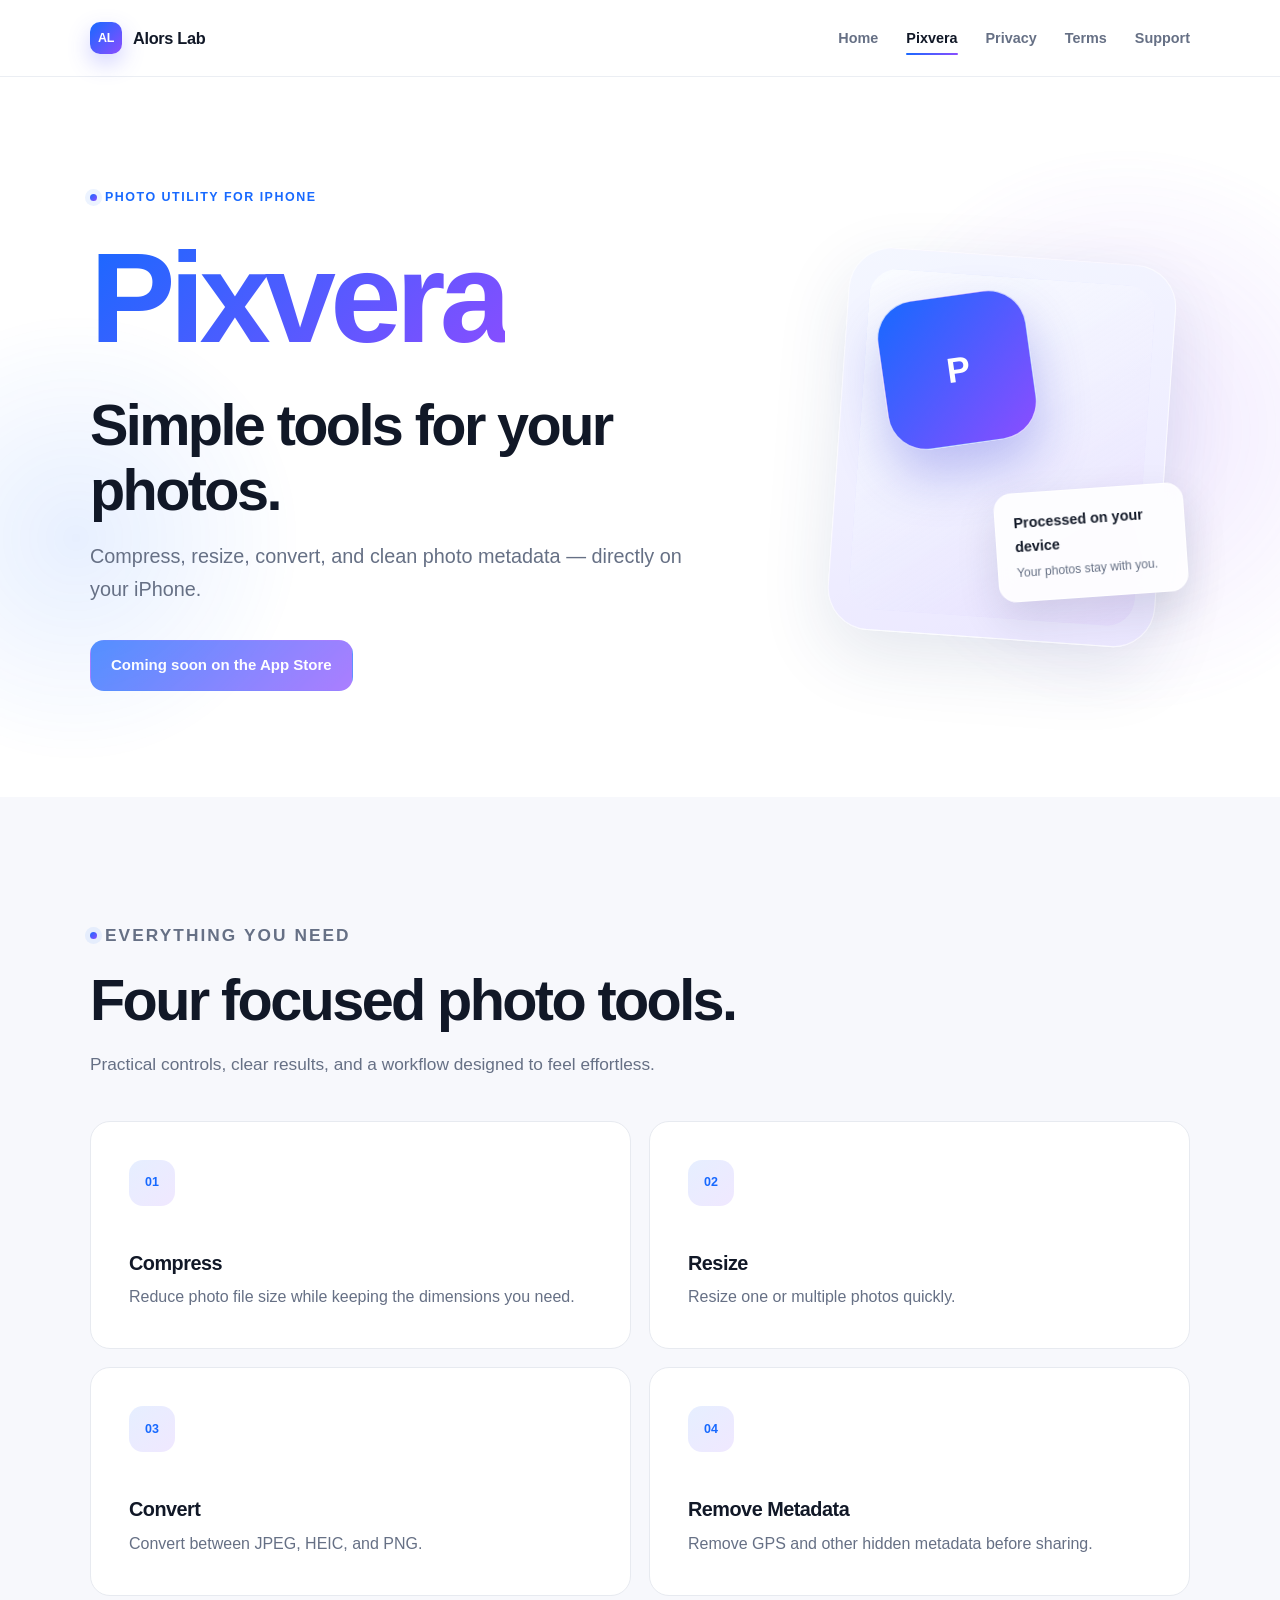
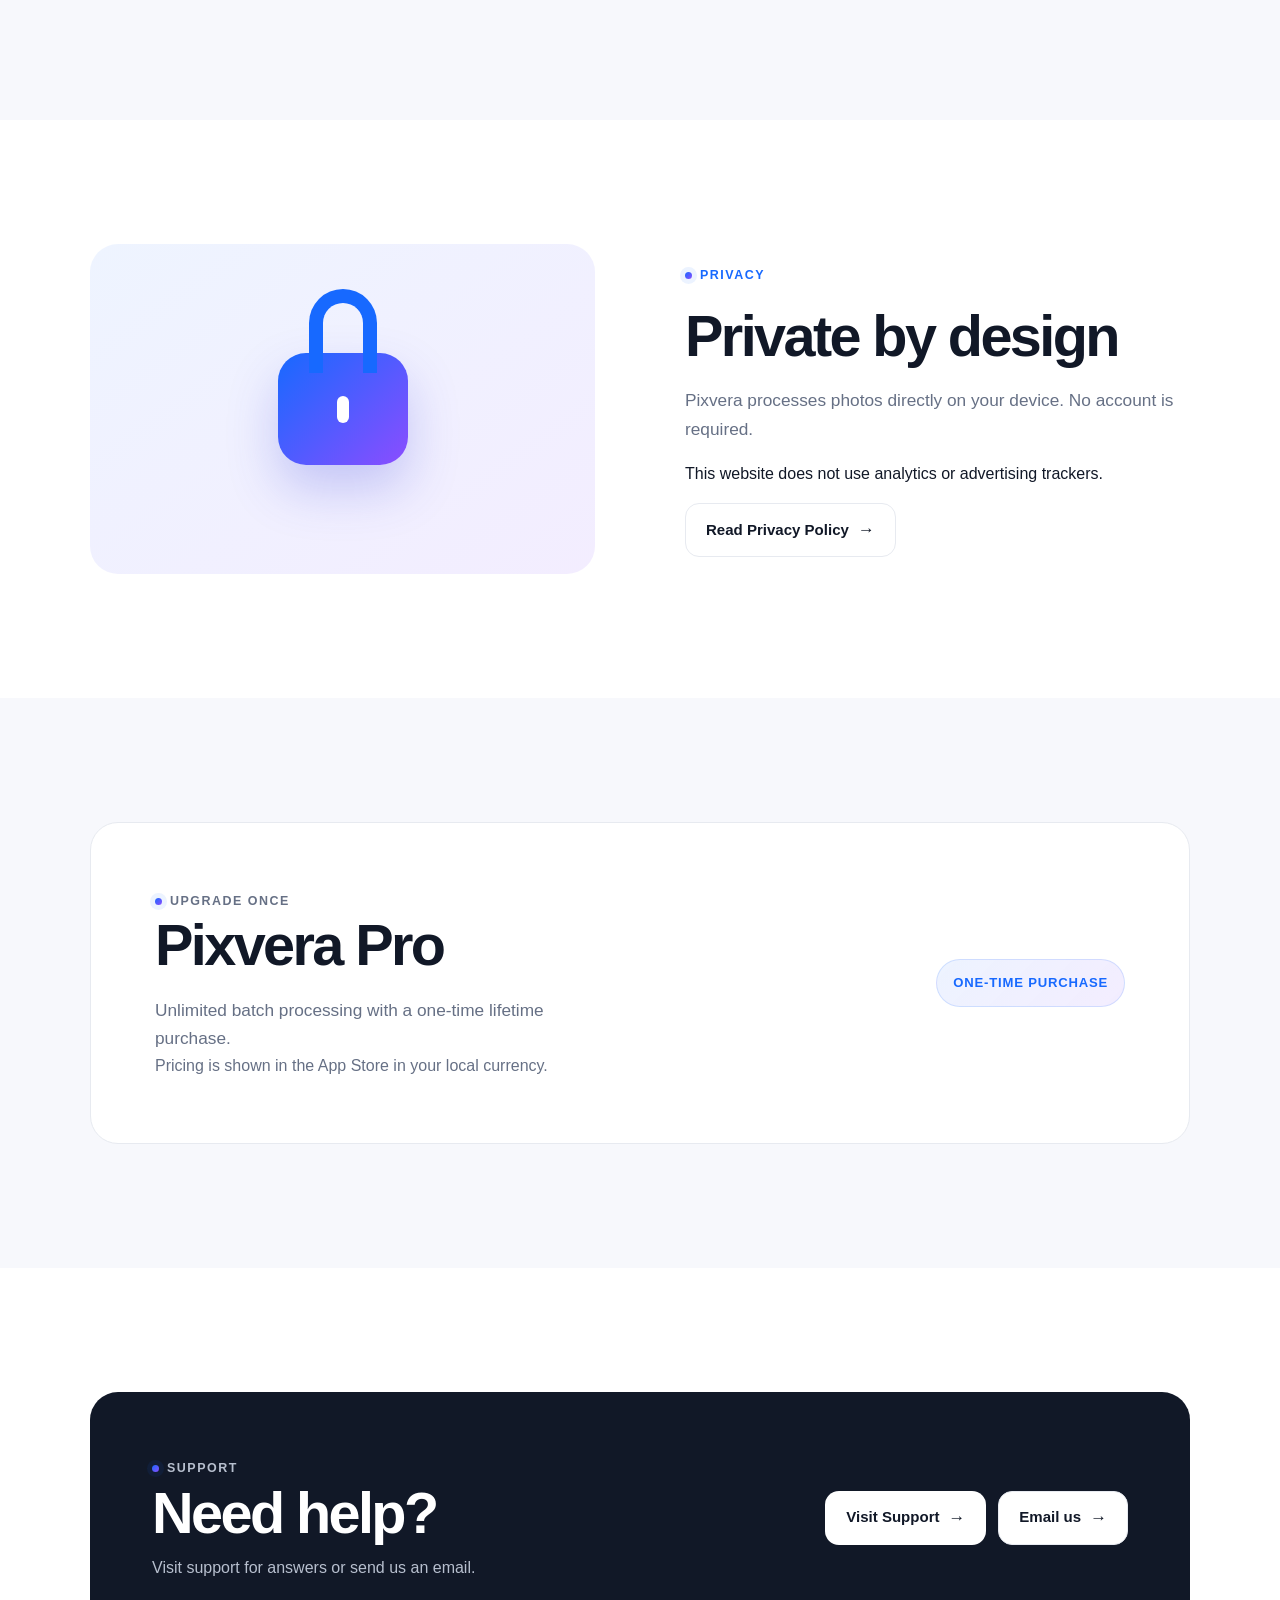
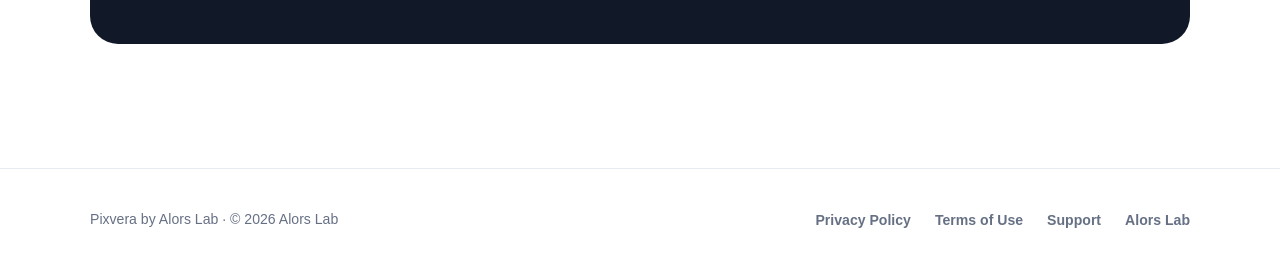
==== pixvera/index.html @ 31cd5c4f "Initial AlorsLab website" ====
<!doctype html>
<html lang="en">
<head>
  <meta charset="utf-8">
  <meta name="viewport" content="width=device-width, initial-scale=1">
  <title>Pixvera — Simple Tools for Your Photos</title>
  <meta name="description" content="Compress, resize, convert, and remove metadata from photos directly on your iPhone.">
  <meta property="og:title" content="Pixvera — Simple Tools for Your Photos">
  <meta property="og:description" content="Compress, resize, convert, and clean photo metadata — directly on your iPhone.">
  <meta property="og:type" content="website">
  <link rel="stylesheet" href="../styles.css">
</head>
<body>
  <a class="skip-link" href="#main-content">Skip to content</a>
  <header class="site-header">
    <div class="container nav-wrap">
      <a class="brand" href="../" aria-label="Alors Lab home">
        <span class="brand-mark" aria-hidden="true">AL</span>
        <span>Alors Lab</span>
      </a>
      <nav aria-label="Primary navigation">
        <ul class="nav-links">
          <li><a href="../">Home</a></li>
          <li><a href="./" aria-current="page">Pixvera</a></li>
          <li><a href="./privacy/">Privacy</a></li>
          <li><a href="./terms/">Terms</a></li>
          <li><a href="./support/">Support</a></li>
        </ul>
      </nav>
    </div>
  </header>

  <main id="main-content">
    <section class="hero product-hero" aria-labelledby="pixvera-title">
      <div class="container hero-grid">
        <div class="hero-copy">
          <p class="eyebrow">Photo utility for iPhone</p>
          <h1 id="pixvera-title"><span class="gradient-text">Pixvera</span></h1>
          <h2>Simple tools for your photos.</h2>
          <p>Compress, resize, convert, and clean photo metadata — directly on your iPhone.</p>
          <span class="button" aria-disabled="true">Coming soon on the App Store</span>
        </div>
        <div class="product-visual" aria-hidden="true">
          <div class="device-card"></div>
          <div class="visual-orb">P</div>
          <div class="visual-chip">
            <strong>Processed on your device</strong>
            <span>Your photos stay with you.</span>
          </div>
        </div>
      </div>
    </section>

    <section class="section section-soft" aria-labelledby="features-title">
      <div class="container">
        <div class="section-heading">
          <p class="eyebrow">Everything you need</p>
          <h2 id="features-title">Four focused photo tools.</h2>
          <p>Practical controls, clear results, and a workflow designed to feel effortless.</p>
        </div>
        <div class="feature-grid">
          <article class="feature-card">
            <span class="feature-icon" aria-hidden="true">01</span>
            <h3>Compress</h3>
            <p>Reduce photo file size while keeping the dimensions you need.</p>
          </article>
          <article class="feature-card">
            <span class="feature-icon" aria-hidden="true">02</span>
            <h3>Resize</h3>
            <p>Resize one or multiple photos quickly.</p>
          </article>
          <article class="feature-card">
            <span class="feature-icon" aria-hidden="true">03</span>
            <h3>Convert</h3>
            <p>Convert between JPEG, HEIC, and PNG.</p>
          </article>
          <article class="feature-card">
            <span class="feature-icon" aria-hidden="true">04</span>
            <h3>Remove Metadata</h3>
            <p>Remove GPS and other hidden metadata before sharing.</p>
          </article>
        </div>
      </div>
    </section>

    <section class="section" aria-labelledby="privacy-title">
      <div class="container privacy-grid">
        <div class="privacy-visual" aria-hidden="true">
          <div class="privacy-symbol"></div>
        </div>
        <div>
          <p class="eyebrow">Privacy</p>
          <h2 id="privacy-title">Private by design</h2>
          <p class="lead">Pixvera processes photos directly on your device. No account is required.</p>
          <p>This website does not use analytics or advertising trackers.</p>
          <a class="button button-secondary" href="./privacy/">Read Privacy Policy</a>
        </div>
      </div>
    </section>

    <section class="section section-soft" aria-labelledby="pro-title">
      <div class="container">
        <div class="pro-card">
          <div>
            <p class="eyebrow">Upgrade once</p>
            <h2 id="pro-title">Pixvera Pro</h2>
            <p class="lead">Unlimited batch processing with a one-time lifetime purchase.</p>
            <p>Pricing is shown in the App Store in your local currency.</p>
          </div>
          <span class="pro-label">One-time purchase</span>
        </div>
      </div>
    </section>

    <section class="section" aria-labelledby="support-title">
      <div class="container">
        <div class="contact-panel">
          <div>
            <p class="eyebrow">Support</p>
            <h2 id="support-title">Need help?</h2>
            <p>Visit support for answers or send us an email.</p>
          </div>
          <div class="actions">
            <a class="button" href="./support/">Visit Support</a>
            <a class="button button-secondary" href="mailto:alorslab.apps@gmail.com">Email us</a>
          </div>
        </div>
      </div>
    </section>
  </main>

  <footer class="site-footer">
    <div class="container footer-wrap">
      <p class="footer-copy">Pixvera by Alors Lab · © 2026 Alors Lab</p>
      <nav aria-label="Footer navigation">
        <ul class="footer-links">
          <li><a href="./privacy/">Privacy Policy</a></li>
          <li><a href="./terms/">Terms of Use</a></li>
          <li><a href="./support/">Support</a></li>
          <li><a href="../">Alors Lab</a></li>
        </ul>
      </nav>
    </div>
  </footer>
</body>
</html>
---- styles.css ----
:root {
  --background: #ffffff;
  --surface: #f7f8fc;
  --text: #111827;
  --secondary-text: #667085;
  --border: #e7eaf0;
  --blue: #1769ff;
  --purple: #8b4dff;
  --max-width: 1100px;
  --gradient: linear-gradient(135deg, var(--blue), var(--purple));
  --shadow: 0 24px 70px rgba(34, 57, 118, 0.12);
  --radius-large: 28px;
  --radius-medium: 20px;
}

*,
*::before,
*::after {
  box-sizing: border-box;
}

html {
  scroll-behavior: smooth;
  scroll-padding-top: 110px;
  overflow-x: clip;
}

body {
  margin: 0;
  min-width: 320px;
  overflow-x: clip;
  background: var(--background);
  color: var(--text);
  font-family: -apple-system, BlinkMacSystemFont, "Segoe UI", sans-serif;
  font-size: 16px;
  line-height: 1.65;
  -webkit-font-smoothing: antialiased;
}

a {
  color: inherit;
  text-decoration-thickness: 1px;
  text-underline-offset: 4px;
}

a:focus-visible,
button:focus-visible {
  outline: 3px solid rgba(23, 105, 255, 0.35);
  outline-offset: 4px;
  border-radius: 8px;
}

.skip-link {
  position: fixed;
  top: 12px;
  left: 12px;
  z-index: 100;
  padding: 10px 16px;
  border-radius: 10px;
  background: var(--text);
  color: #fff;
  transform: translateY(-160%);
  transition: transform 160ms ease;
}

.skip-link:focus {
  transform: translateY(0);
}

.container {
  width: min(calc(100% - 40px), var(--max-width));
  margin-inline: auto;
}

.site-header {
  position: sticky;
  top: 0;
  z-index: 20;
  border-bottom: 1px solid rgba(231, 234, 240, 0.8);
  background: rgba(255, 255, 255, 0.9);
  backdrop-filter: blur(16px);
  -webkit-backdrop-filter: blur(16px);
}

.nav-wrap {
  display: flex;
  align-items: center;
  justify-content: space-between;
  gap: 28px;
  min-height: 76px;
}

.brand {
  display: inline-flex;
  flex: 0 0 auto;
  align-items: center;
  gap: 11px;
  color: var(--text);
  font-size: 1.02rem;
  font-weight: 720;
  letter-spacing: -0.02em;
  text-decoration: none;
}

.brand-mark {
  display: grid;
  width: 32px;
  height: 32px;
  place-items: center;
  border-radius: 10px;
  background: var(--gradient);
  box-shadow: 0 9px 22px rgba(75, 79, 255, 0.25);
  color: #fff;
  font-size: 0.78rem;
  font-weight: 780;
}

.nav-links {
  display: flex;
  align-items: center;
  justify-content: flex-end;
  gap: clamp(14px, 2.2vw, 28px);
  margin: 0;
  padding: 0;
  list-style: none;
}

.nav-links a {
  position: relative;
  color: var(--secondary-text);
  font-size: 0.9rem;
  font-weight: 600;
  text-decoration: none;
  transition: color 160ms ease;
}

.nav-links a:hover,
.nav-links a[aria-current="page"] {
  color: var(--text);
}

.nav-links a[aria-current="page"]::after {
  position: absolute;
  right: 0;
  bottom: -9px;
  left: 0;
  height: 2px;
  border-radius: 999px;
  background: var(--gradient);
  content: "";
}

main {
  display: block;
}

.eyebrow {
  display: inline-flex;
  align-items: center;
  gap: 8px;
  margin: 0 0 18px;
  color: var(--blue);
  font-size: 0.78rem;
  font-weight: 760;
  letter-spacing: 0.12em;
  text-transform: uppercase;
}

.eyebrow::before {
  width: 7px;
  height: 7px;
  border-radius: 50%;
  background: var(--gradient);
  content: "";
  box-shadow: 0 0 0 5px rgba(23, 105, 255, 0.08);
}

h1,
h2,
h3,
p {
  margin-top: 0;
}

h1,
h2,
h3 {
  line-height: 1.12;
  letter-spacing: -0.045em;
}

h1 {
  max-width: 820px;
  margin-bottom: 24px;
  font-size: clamp(3.1rem, 9vw, 6.8rem);
  font-weight: 770;
}

h2 {
  margin-bottom: 18px;
  font-size: clamp(2rem, 5vw, 3.6rem);
  font-weight: 740;
}

h3 {
  margin-bottom: 10px;
  font-size: 1.24rem;
  font-weight: 700;
  letter-spacing: -0.025em;
}

.gradient-text {
  background: var(--gradient);
  background-clip: text;
  -webkit-background-clip: text;
  color: transparent;
}

.hero {
  position: relative;
  display: grid;
  min-height: 720px;
  align-items: center;
  padding: 100px 0;
  isolation: isolate;
}

.hero::before,
.hero::after {
  position: absolute;
  z-index: -1;
  border-radius: 50%;
  content: "";
  filter: blur(2px);
  pointer-events: none;
}

.hero::before {
  top: 8%;
  right: -11%;
  width: min(48vw, 590px);
  height: min(48vw, 590px);
  background: radial-gradient(circle, rgba(139, 77, 255, 0.13), rgba(139, 77, 255, 0) 68%);
}

.hero::after {
  bottom: 4%;
  left: -12%;
  width: min(38vw, 460px);
  height: min(38vw, 460px);
  background: radial-gradient(circle, rgba(23, 105, 255, 0.1), rgba(23, 105, 255, 0) 69%);
}

.hero-grid {
  display: grid;
  grid-template-columns: minmax(0, 1.2fr) minmax(300px, 0.8fr);
  align-items: center;
  gap: clamp(48px, 8vw, 100px);
}

.hero-copy > p:not(.eyebrow) {
  max-width: 650px;
  margin-bottom: 34px;
  color: var(--secondary-text);
  font-size: clamp(1.06rem, 2vw, 1.24rem);
}

.actions {
  display: flex;
  flex-wrap: wrap;
  gap: 12px;
}

.button {
  display: inline-flex;
  min-height: 50px;
  align-items: center;
  justify-content: center;
  gap: 9px;
  padding: 12px 20px;
  border: 1px solid transparent;
  border-radius: 14px;
  background: var(--gradient);
  box-shadow: 0 10px 26px rgba(60, 82, 235, 0.2);
  color: #fff;
  font-size: 0.94rem;
  font-weight: 680;
  text-decoration: none;
  transition: transform 160ms ease, box-shadow 160ms ease;
}

.button:hover {
  box-shadow: 0 14px 30px rgba(60, 82, 235, 0.28);
  transform: translateY(-2px);
}

.button::after {
  content: "\2192";
  font-size: 1.12em;
}

.button-secondary {
  border-color: var(--border);
  background: #fff;
  box-shadow: none;
  color: var(--text);
}

.button[aria-disabled="true"] {
  cursor: default;
  box-shadow: none;
  opacity: 0.72;
  pointer-events: none;
}

.button[aria-disabled="true"]::after {
  display: none;
}

.product-visual {
  position: relative;
  min-height: 430px;
}

.device-card {
  position: absolute;
  inset: 8% 6% 3% 12%;
  overflow: hidden;
  border: 1px solid rgba(255, 255, 255, 0.65);
  border-radius: 42px;
  background: linear-gradient(160deg, #f4f7ff, #ebe7ff);
  box-shadow: var(--shadow);
  transform: rotate(4deg);
}

.device-card::before {
  position: absolute;
  inset: 20px;
  border-radius: 28px;
  background:
    linear-gradient(145deg, rgba(255, 255, 255, 0.9), rgba(255, 255, 255, 0.45)),
    linear-gradient(135deg, rgba(23, 105, 255, 0.18), rgba(139, 77, 255, 0.24));
  content: "";
}

.visual-orb {
  position: absolute;
  z-index: 2;
  top: 17%;
  left: 23%;
  display: grid;
  width: 150px;
  height: 150px;
  place-items: center;
  border: 1px solid rgba(255, 255, 255, 0.7);
  border-radius: 38px;
  background: var(--gradient);
  box-shadow: 0 26px 52px rgba(64, 70, 220, 0.31);
  color: #fff;
  font-size: 2.2rem;
  font-weight: 780;
  letter-spacing: -0.08em;
  transform: rotate(-8deg);
}

.visual-chip {
  position: absolute;
  z-index: 3;
  right: 1%;
  bottom: 13%;
  width: 190px;
  padding: 18px;
  border: 1px solid rgba(255, 255, 255, 0.75);
  border-radius: 18px;
  background: rgba(255, 255, 255, 0.88);
  box-shadow: 0 18px 42px rgba(31, 41, 79, 0.13);
  backdrop-filter: blur(14px);
  transform: rotate(-4deg);
}

.visual-chip strong,
.visual-chip span {
  display: block;
}

.visual-chip strong {
  margin-bottom: 3px;
  font-size: 0.9rem;
}

.visual-chip span {
  color: var(--secondary-text);
  font-size: 0.76rem;
}

.section {
  padding: clamp(76px, 10vw, 124px) 0;
}

.section-soft {
  background: var(--surface);
}

.section-heading {
  max-width: 700px;
  margin-bottom: 42px;
}

.section-heading p,
.lead {
  color: var(--secondary-text);
  font-size: 1.08rem;
}

.product-showcase {
  position: relative;
  overflow: hidden;
  display: grid;
  grid-template-columns: minmax(0, 1.1fr) minmax(260px, 0.9fr);
  align-items: center;
  gap: 48px;
  padding: clamp(30px, 6vw, 68px);
  border: 1px solid var(--border);
  border-radius: var(--radius-large);
  background: #fff;
  box-shadow: 0 20px 60px rgba(35, 52, 100, 0.07);
}

.product-showcase::after {
  position: absolute;
  right: -80px;
  bottom: -150px;
  width: 360px;
  height: 360px;
  border-radius: 50%;
  background: radial-gradient(circle, rgba(139, 77, 255, 0.16), transparent 68%);
  content: "";
  pointer-events: none;
}

.showcase-icon {
  position: relative;
  z-index: 1;
  display: grid;
  aspect-ratio: 1;
  width: min(100%, 300px);
  place-items: center;
  justify-self: end;
  border-radius: 32%;
  background: var(--gradient);
  box-shadow: 0 26px 55px rgba(64, 70, 220, 0.26);
  color: #fff;
  font-size: clamp(3rem, 7vw, 5.2rem);
  font-weight: 780;
  letter-spacing: -0.08em;
  transform: rotate(3deg);
}

.about-grid,
.privacy-grid,
.pro-card {
  display: grid;
  grid-template-columns: minmax(0, 1fr) minmax(0, 1fr);
  align-items: center;
  gap: clamp(36px, 8vw, 90px);
}

.principles {
  display: grid;
  grid-template-columns: repeat(3, 1fr);
  gap: 14px;
}

.principle {
  padding: 24px 20px;
  border: 1px solid var(--border);
  border-radius: var(--radius-medium);
  background: #fff;
}

.principle-number {
  display: inline-block;
  margin-bottom: 22px;
  background: var(--gradient);
  background-clip: text;
  -webkit-background-clip: text;
  color: transparent;
  font-size: 0.78rem;
  font-weight: 800;
  letter-spacing: 0.08em;
}

.principle p,
.feature-card p,
.info-card p,
.pro-card p {
  margin-bottom: 0;
  color: var(--secondary-text);
}

.contact-panel {
  display: flex;
  align-items: center;
  justify-content: space-between;
  gap: 32px;
  padding: clamp(32px, 6vw, 62px);
  border-radius: var(--radius-large);
  background: var(--text);
  color: #fff;
}

.contact-panel h2 {
  margin-bottom: 10px;
}

.contact-panel p {
  margin-bottom: 0;
  color: #b7bfce;
}

.contact-panel .button {
  flex: 0 0 auto;
  background: #fff;
  box-shadow: none;
  color: var(--text);
}

.product-hero h1 {
  font-size: clamp(3.8rem, 11vw, 8rem);
}

.feature-grid {
  display: grid;
  grid-template-columns: repeat(2, minmax(0, 1fr));
  gap: 18px;
}

.feature-card,
.info-card {
  border: 1px solid var(--border);
  border-radius: var(--radius-medium);
  background: #fff;
}

.feature-card {
  padding: clamp(26px, 4vw, 38px);
}

.feature-icon {
  display: grid;
  width: 46px;
  height: 46px;
  margin-bottom: 46px;
  place-items: center;
  border-radius: 14px;
  background: linear-gradient(135deg, rgba(23, 105, 255, 0.11), rgba(139, 77, 255, 0.13));
  color: var(--blue);
  font-size: 0.78rem;
  font-weight: 800;
}

.privacy-visual {
  position: relative;
  display: grid;
  min-height: 330px;
  place-items: center;
  overflow: hidden;
  border-radius: var(--radius-large);
  background: linear-gradient(145deg, #eef4ff, #f3edff);
}

.privacy-symbol {
  position: relative;
  width: 130px;
  height: 112px;
  border-radius: 28px;
  background: var(--gradient);
  box-shadow: 0 24px 50px rgba(64, 70, 220, 0.25);
}

.privacy-symbol::before {
  position: absolute;
  top: -64px;
  left: 31px;
  width: 68px;
  height: 84px;
  border: 14px solid var(--blue);
  border-bottom: 0;
  border-radius: 46px 46px 0 0;
  content: "";
}

.privacy-symbol::after {
  position: absolute;
  top: 43px;
  left: 59px;
  width: 12px;
  height: 27px;
  border-radius: 999px;
  background: #fff;
  content: "";
}

.pro-card {
  padding: clamp(34px, 6vw, 64px);
  border: 1px solid var(--border);
  border-radius: var(--radius-large);
  background: #fff;
}

.pro-label {
  justify-self: end;
  padding: 12px 16px;
  border: 1px solid rgba(23, 105, 255, 0.15);
  border-radius: 999px;
  background: linear-gradient(135deg, rgba(23, 105, 255, 0.08), rgba(139, 77, 255, 0.1));
  color: var(--blue);
  font-size: 0.82rem;
  font-weight: 760;
  letter-spacing: 0.06em;
  text-transform: uppercase;
}

.legal-hero,
.support-hero {
  padding: clamp(72px, 10vw, 120px) 0 48px;
  text-align: center;
}

.legal-hero h1,
.support-hero h1 {
  max-width: 900px;
  margin-right: auto;
  margin-left: auto;
  font-size: clamp(2.65rem, 7vw, 5.2rem);
}

.updated {
  color: var(--secondary-text);
  font-size: 0.94rem;
}

.legal-layout {
  display: grid;
  grid-template-columns: 220px minmax(0, 720px);
  justify-content: center;
  gap: clamp(40px, 8vw, 90px);
  padding: 30px 0 clamp(80px, 11vw, 130px);
}

.legal-index {
  position: sticky;
  top: 112px;
  align-self: start;
  padding: 22px;
  border: 1px solid var(--border);
  border-radius: 18px;
  background: var(--surface);
}

.legal-index strong {
  display: block;
  margin-bottom: 8px;
  font-size: 0.82rem;
}

.legal-index p {
  margin-bottom: 0;
  color: var(--secondary-text);
  font-size: 0.82rem;
}

.legal-content section {
  padding-top: 32px;
  border-top: 1px solid var(--border);
}

.legal-content section + section {
  margin-top: 34px;
}

.legal-content h2 {
  margin-bottom: 14px;
  font-size: clamp(1.45rem, 3vw, 1.88rem);
  letter-spacing: -0.03em;
}

.legal-content p,
.legal-content li {
  color: #475467;
}

.legal-content ul {
  padding-left: 22px;
}

.legal-content a,
.email-link {
  color: var(--blue);
  font-weight: 620;
  overflow-wrap: anywhere;
}

.support-layout {
  display: grid;
  grid-template-columns: minmax(0, 0.72fr) minmax(0, 1.28fr);
  align-items: start;
  gap: clamp(32px, 7vw, 74px);
  padding: 26px 0 clamp(80px, 11vw, 130px);
}

.support-sidebar {
  position: sticky;
  top: 110px;
}

.email-card,
.app-info {
  padding: 28px;
  border: 1px solid var(--border);
  border-radius: var(--radius-medium);
  background: var(--surface);
}

.email-card p {
  color: var(--secondary-text);
}

.email-card .button {
  width: 100%;
}

.app-info {
  margin-top: 16px;
  background: #fff;
}

.info-list {
  margin: 0;
}

.info-row {
  display: grid;
  grid-template-columns: 88px 1fr;
  gap: 14px;
  padding: 10px 0;
  border-bottom: 1px solid var(--border);
}

.info-row:last-child {
  border-bottom: 0;
}

.info-row dt {
  color: var(--secondary-text);
}

.info-row dd {
  margin: 0;
  font-weight: 620;
  overflow-wrap: anywhere;
}

.faq h2 {
  margin-bottom: 24px;
  font-size: clamp(2rem, 4vw, 3rem);
}

.faq-item {
  padding: 28px 0;
  border-top: 1px solid var(--border);
}

.faq-item:last-child {
  border-bottom: 1px solid var(--border);
}

.faq-item p:last-child {
  margin-bottom: 0;
  color: var(--secondary-text);
}

.steps {
  padding: 16px 18px;
  border-radius: 12px;
  background: var(--surface);
  color: var(--text) !important;
  font-weight: 620;
}

.site-footer {
  padding: 38px 0;
  border-top: 1px solid var(--border);
}

.footer-wrap {
  display: flex;
  align-items: center;
  justify-content: space-between;
  gap: 28px;
}

.footer-copy {
  margin: 0;
  color: var(--secondary-text);
  font-size: 0.88rem;
}

.footer-links {
  display: flex;
  flex-wrap: wrap;
  justify-content: flex-end;
  gap: 12px 24px;
  margin: 0;
  padding: 0;
  list-style: none;
}

.footer-links a {
  color: var(--secondary-text);
  font-size: 0.88rem;
  font-weight: 590;
  text-decoration: none;
}

.footer-links a:hover {
  color: var(--text);
}

@media (max-width: 800px) {
  .hero {
    min-height: auto;
    padding: 80px 0;
  }

  .hero-grid,
  .product-showcase,
  .about-grid,
  .privacy-grid,
  .pro-card,
  .support-layout {
    grid-template-columns: 1fr;
  }

  .product-visual {
    min-height: 380px;
  }

  .showcase-icon {
    width: min(72%, 260px);
    justify-self: center;
  }

  .support-sidebar {
    position: static;
  }

  .legal-layout {
    grid-template-columns: 1fr;
  }

  .legal-index {
    position: static;
  }
}

@media (max-width: 680px) {
  .container {
    width: min(calc(100% - 32px), var(--max-width));
  }

  .nav-wrap {
    display: block;
    min-height: auto;
    padding: 15px 0 13px;
  }

  .brand {
    margin-bottom: 12px;
  }

  .nav-links {
    justify-content: flex-start;
    gap: 10px 18px;
    overflow-x: auto;
    padding-bottom: 3px;
    scrollbar-width: none;
  }

  .nav-links::-webkit-scrollbar {
    display: none;
  }

  .nav-links a {
    white-space: nowrap;
  }

  .nav-links a[aria-current="page"]::after {
    bottom: -5px;
  }

  .hero-grid {
    gap: 34px;
  }

  .hero-copy > p:not(.eyebrow) {
    font-size: 1rem;
  }

  .product-visual {
    min-height: 310px;
  }

  .visual-orb {
    width: 112px;
    height: 112px;
    border-radius: 30px;
    font-size: 1.8rem;
  }

  .visual-chip {
    width: 165px;
    padding: 14px;
  }

  .feature-grid,
  .principles {
    grid-template-columns: 1fr;
  }

  .feature-icon {
    margin-bottom: 28px;
  }

  .contact-panel,
  .footer-wrap {
    align-items: flex-start;
    flex-direction: column;
  }

  .contact-panel .button {
    width: 100%;
  }

  .pro-label {
    justify-self: start;
  }

  .footer-links {
    justify-content: flex-start;
  }
}

@media (max-width: 390px) {
  .nav-links {
    gap: 10px;
  }

  .nav-links a {
    font-size: 0.78rem;
  }

  h1 {
    font-size: 2.85rem;
  }

  .product-hero h1 {
    font-size: 3.45rem;
  }

  .button {
    width: 100%;
  }

  .product-visual {
    min-height: 270px;
  }

  .visual-chip {
    right: -2%;
    bottom: 5%;
  }

  .info-row {
    grid-template-columns: 1fr;
    gap: 0;
  }
}

@media (prefers-reduced-motion: reduce) {
  html {
    scroll-behavior: auto;
  }

  *,
  *::before,
  *::after {
    scroll-behavior: auto !important;
    transition: none !important;
  }
}
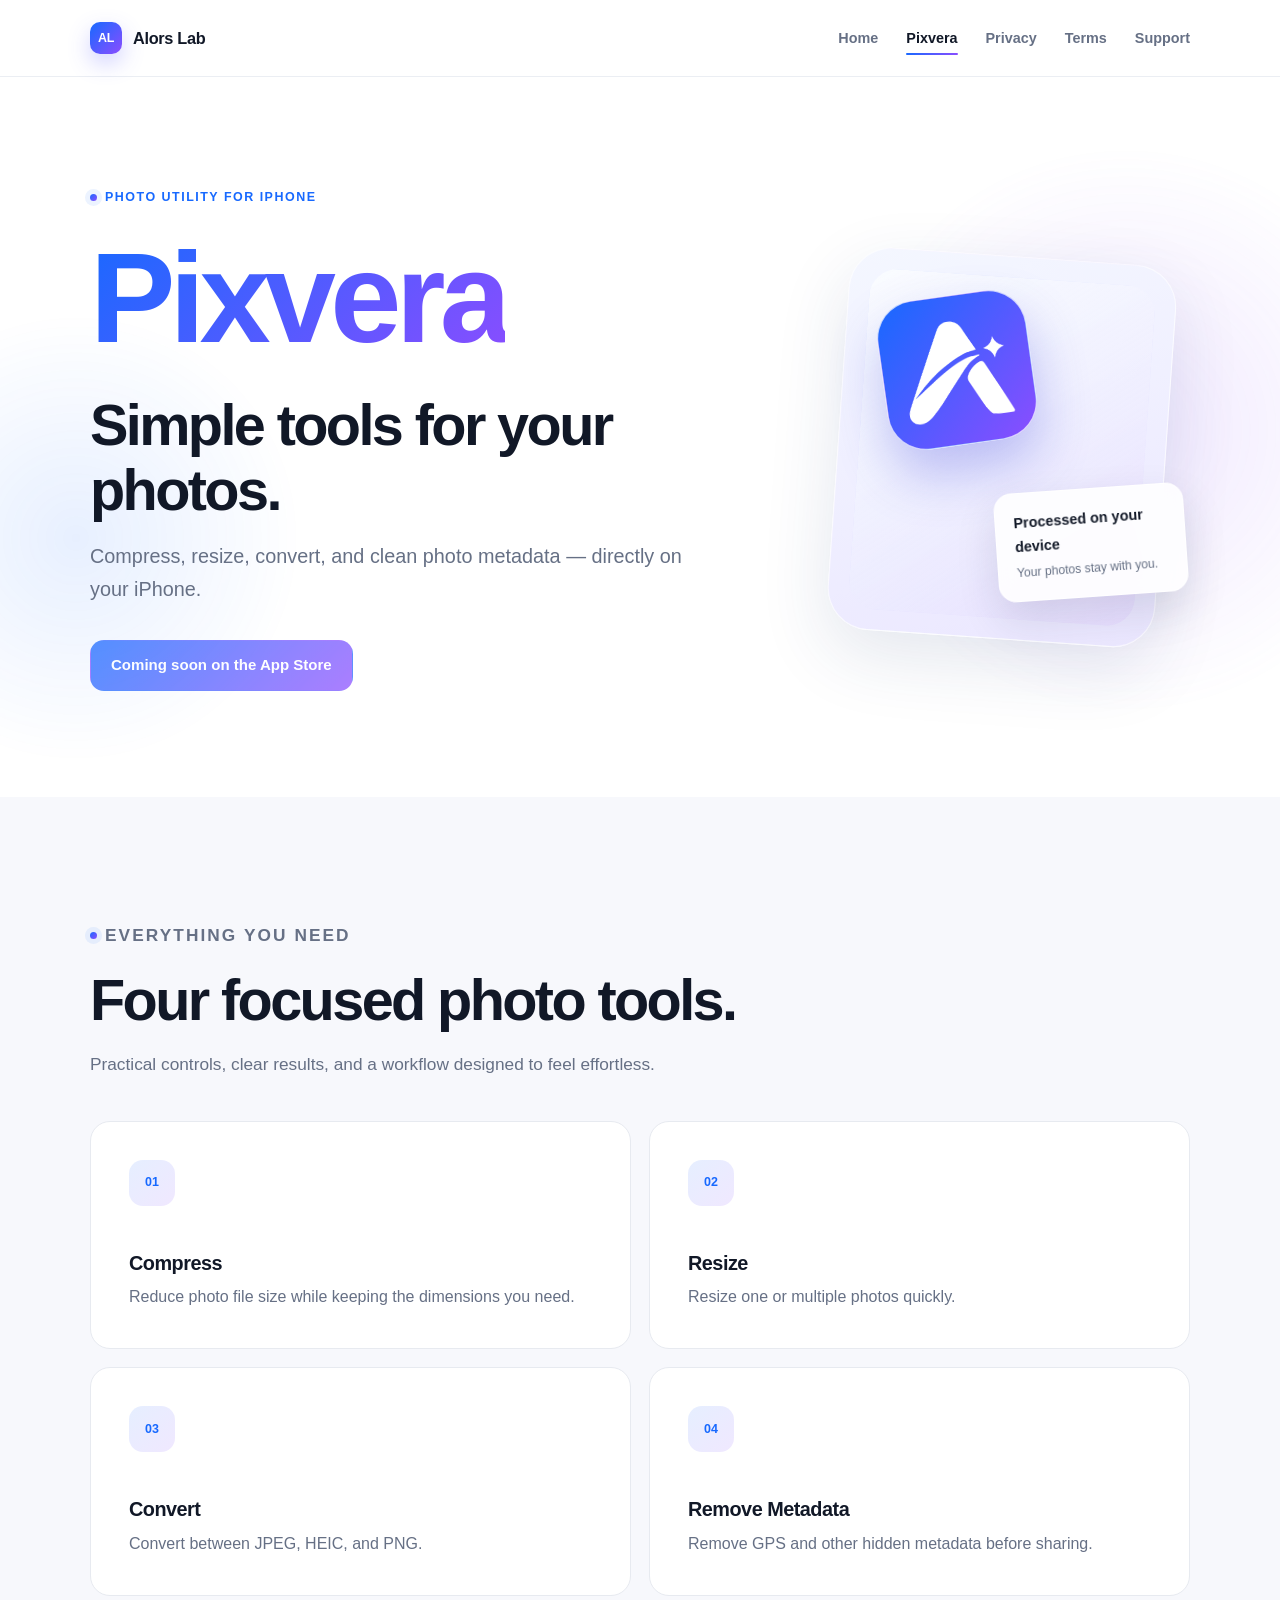
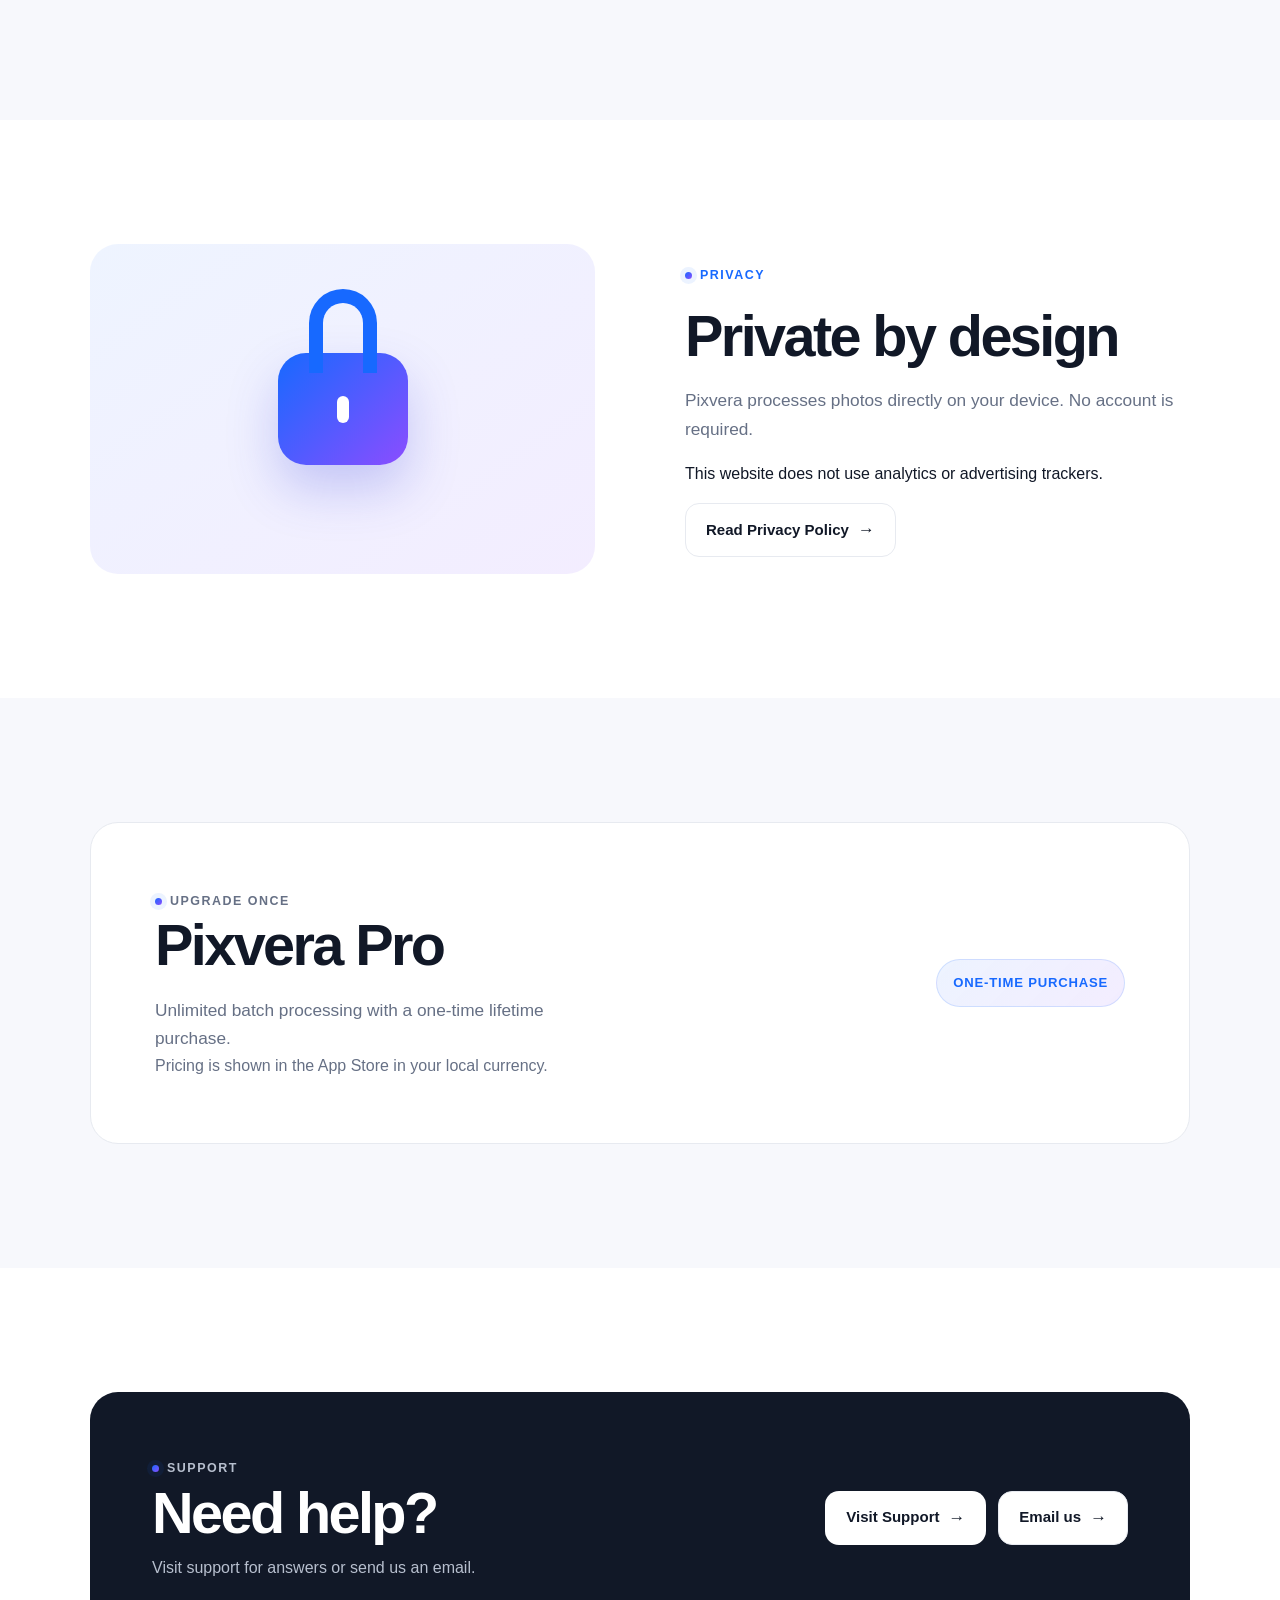
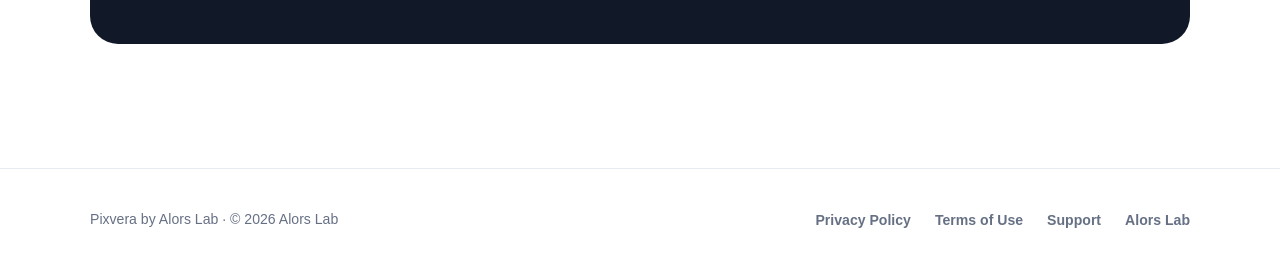
==== commit 035b6d8a: "Logo" ====
--- a/pixvera/index.html
+++ b/pixvera/index.html
@@ -8,6 +8,7 @@
   <meta property="og:title" content="Pixvera — Simple Tools for Your Photos">
   <meta property="og:description" content="Compress, resize, convert, and clean photo metadata — directly on your iPhone.">
   <meta property="og:type" content="website">
+  <link rel="icon" type="image/png" href="../assets/pixvera-logo.png">
   <link rel="stylesheet" href="../styles.css">
 </head>
 <body>
@@ -42,7 +43,9 @@
         </div>
         <div class="product-visual" aria-hidden="true">
           <div class="device-card"></div>
-          <div class="visual-orb">P</div>
+          <div class="visual-orb">
+            <img src="../assets/pixvera-logo.png" alt="">
+          </div>
           <div class="visual-chip">
             <strong>Processed on your device</strong>
             <span>Your photos stay with you.</span>
@@ -144,4 +147,3 @@
   </footer>
 </body>
 </html>
-
--- a/styles.css
+++ b/styles.css
@@ -363,6 +363,14 @@
   transform: rotate(-8deg);
 }
 
+.visual-orb img {
+  display: block;
+  width: 72%;
+  height: 72%;
+  object-fit: contain;
+  filter: invert(1);
+}
+
 .visual-chip {
   position: absolute;
   z-index: 3;
@@ -456,6 +464,14 @@
   transform: rotate(3deg);
 }
 
+.showcase-icon img {
+  display: block;
+  width: 72%;
+  height: 72%;
+  object-fit: contain;
+  filter: invert(1);
+}
+
 .about-grid,
 .privacy-grid,
 .pro-card {
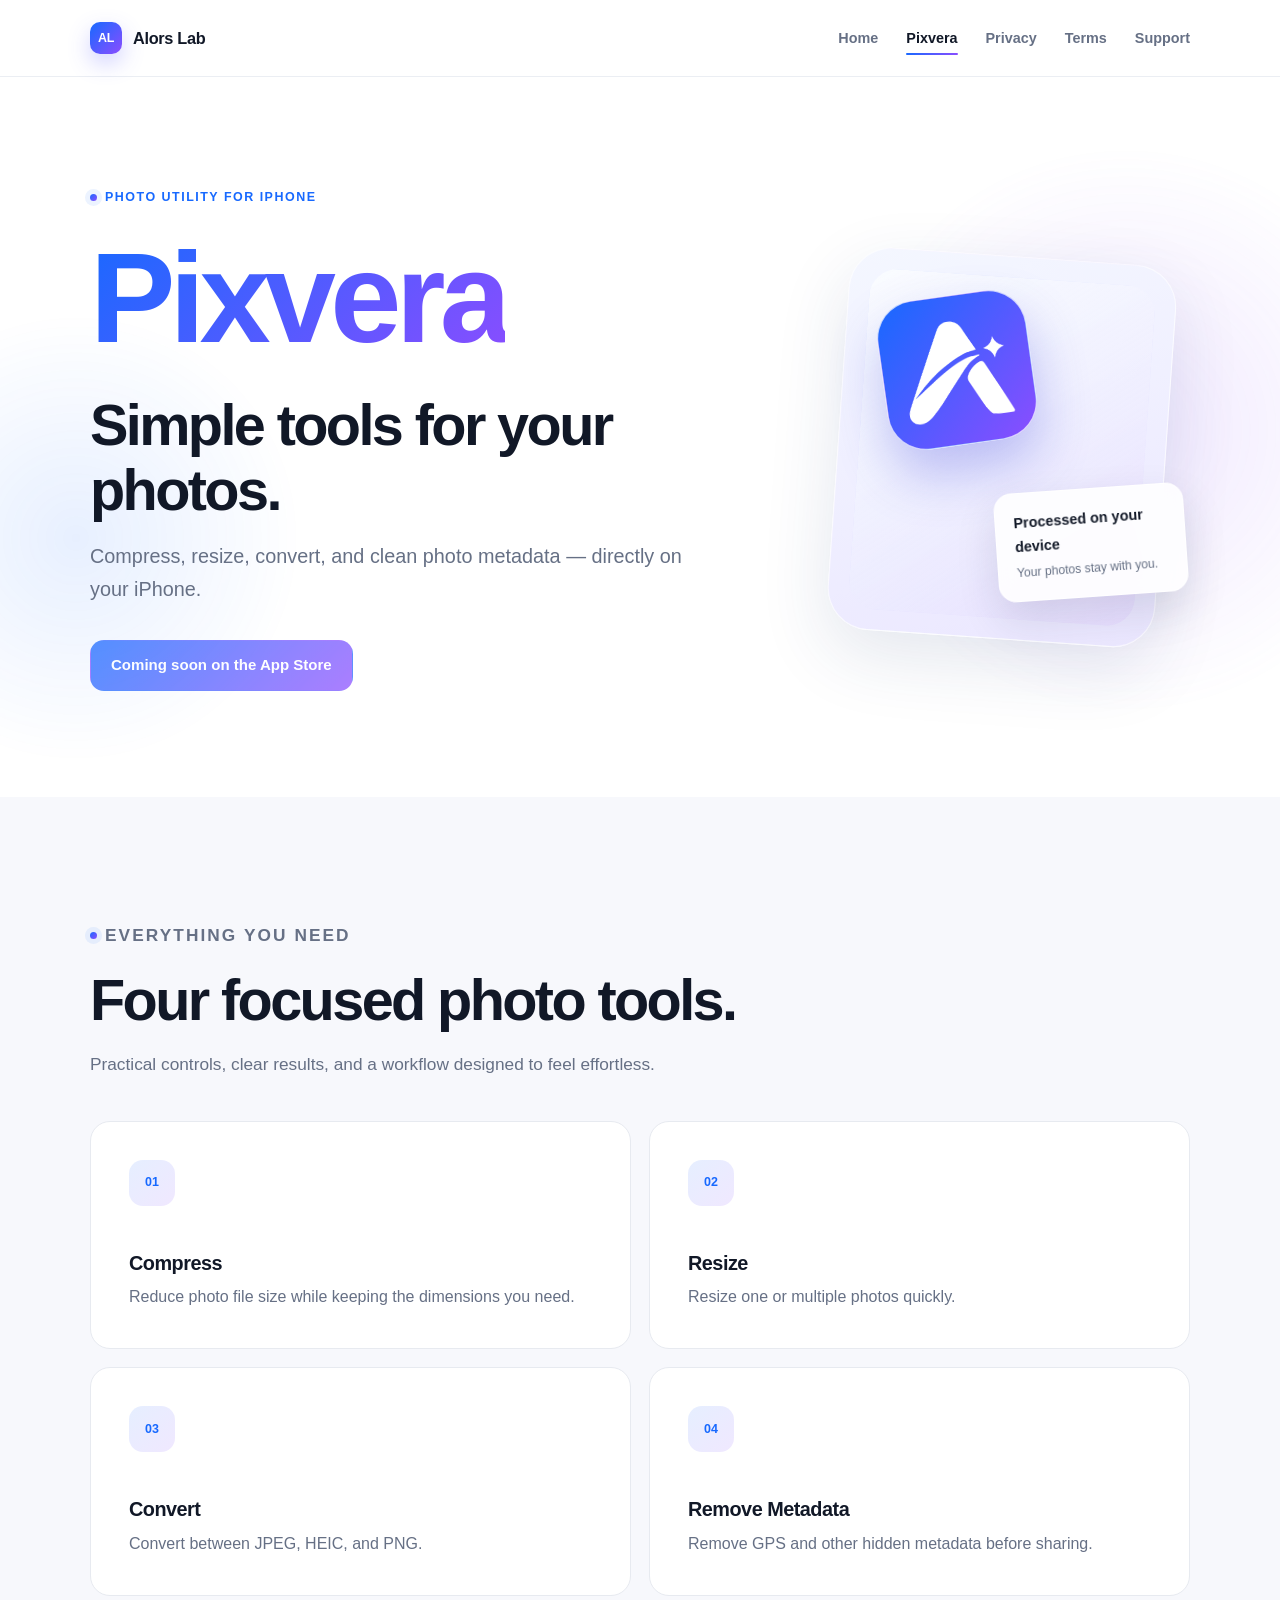
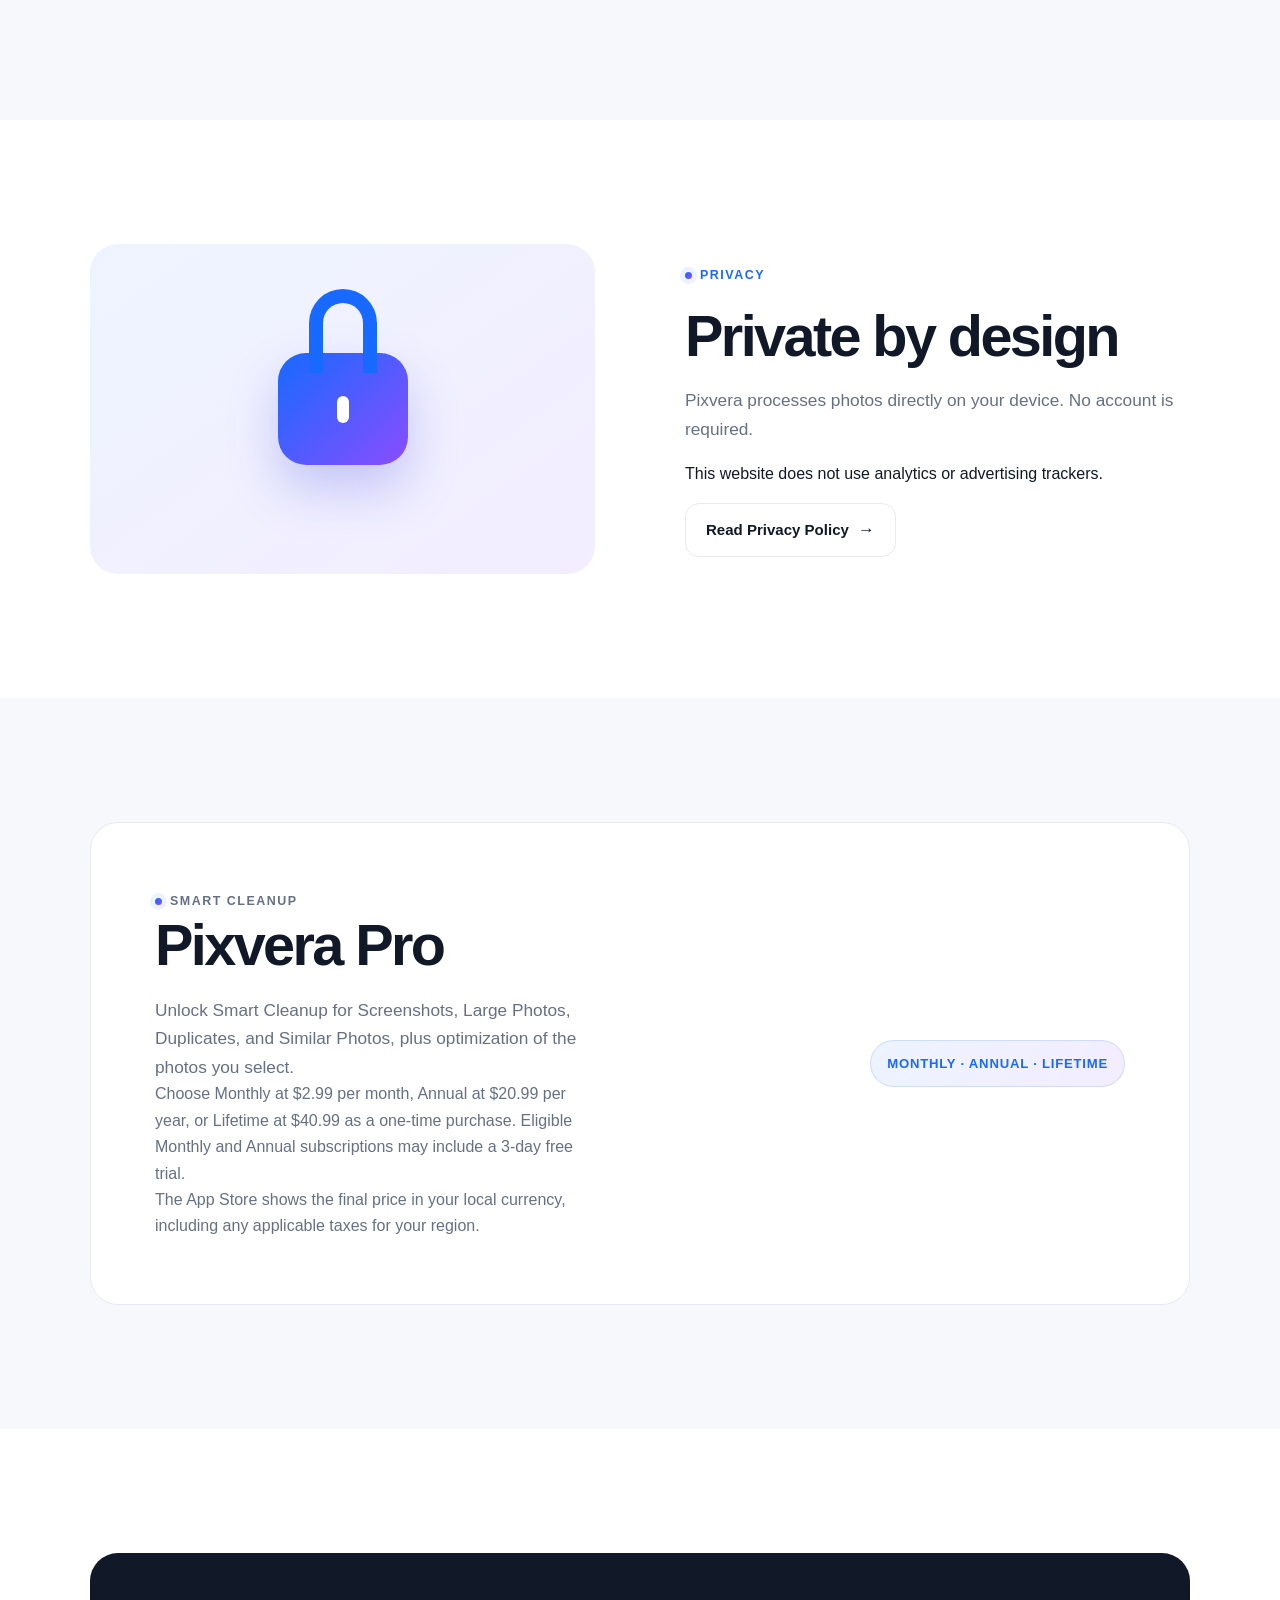
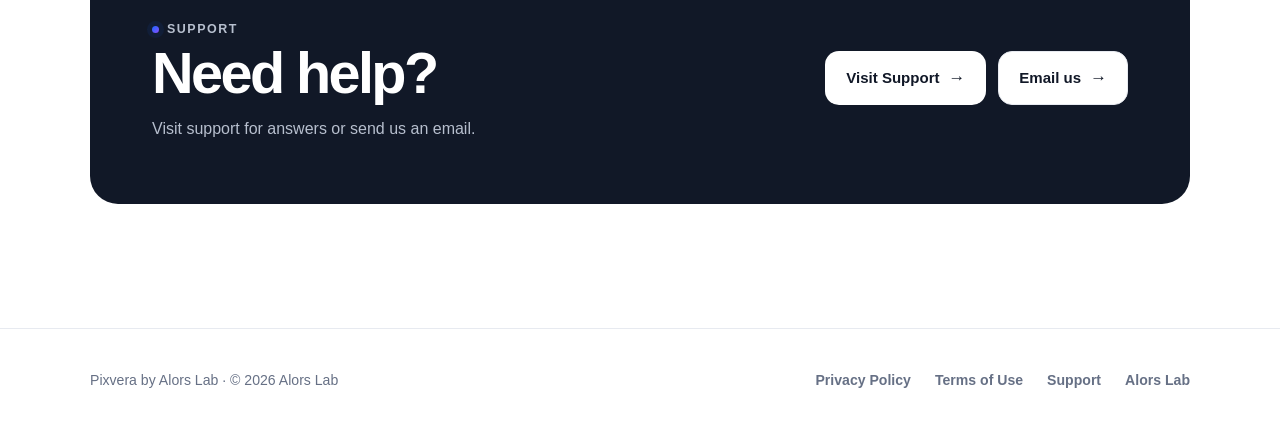
==== commit 911b961d: "ver2" ====
--- a/pixvera/index.html
+++ b/pixvera/index.html
@@ -105,12 +105,13 @@
       <div class="container">
         <div class="pro-card">
           <div>
-            <p class="eyebrow">Upgrade once</p>
+            <p class="eyebrow">Smart Cleanup</p>
             <h2 id="pro-title">Pixvera Pro</h2>
-            <p class="lead">Unlimited batch processing with a one-time lifetime purchase.</p>
-            <p>Pricing is shown in the App Store in your local currency.</p>
+            <p class="lead">Unlock Smart Cleanup for Screenshots, Large Photos, Duplicates, and Similar Photos, plus optimization of the photos you select.</p>
+            <p>Choose Monthly at $2.99 per month, Annual at $20.99 per year, or Lifetime at $40.99 as a one-time purchase. Eligible Monthly and Annual subscriptions may include a 3-day free trial.</p>
+            <p>The App Store shows the final price in your local currency, including any applicable taxes for your region.</p>
           </div>
-          <span class="pro-label">One-time purchase</span>
+          <span class="pro-label">Monthly · Annual · Lifetime</span>
         </div>
       </div>
     </section>
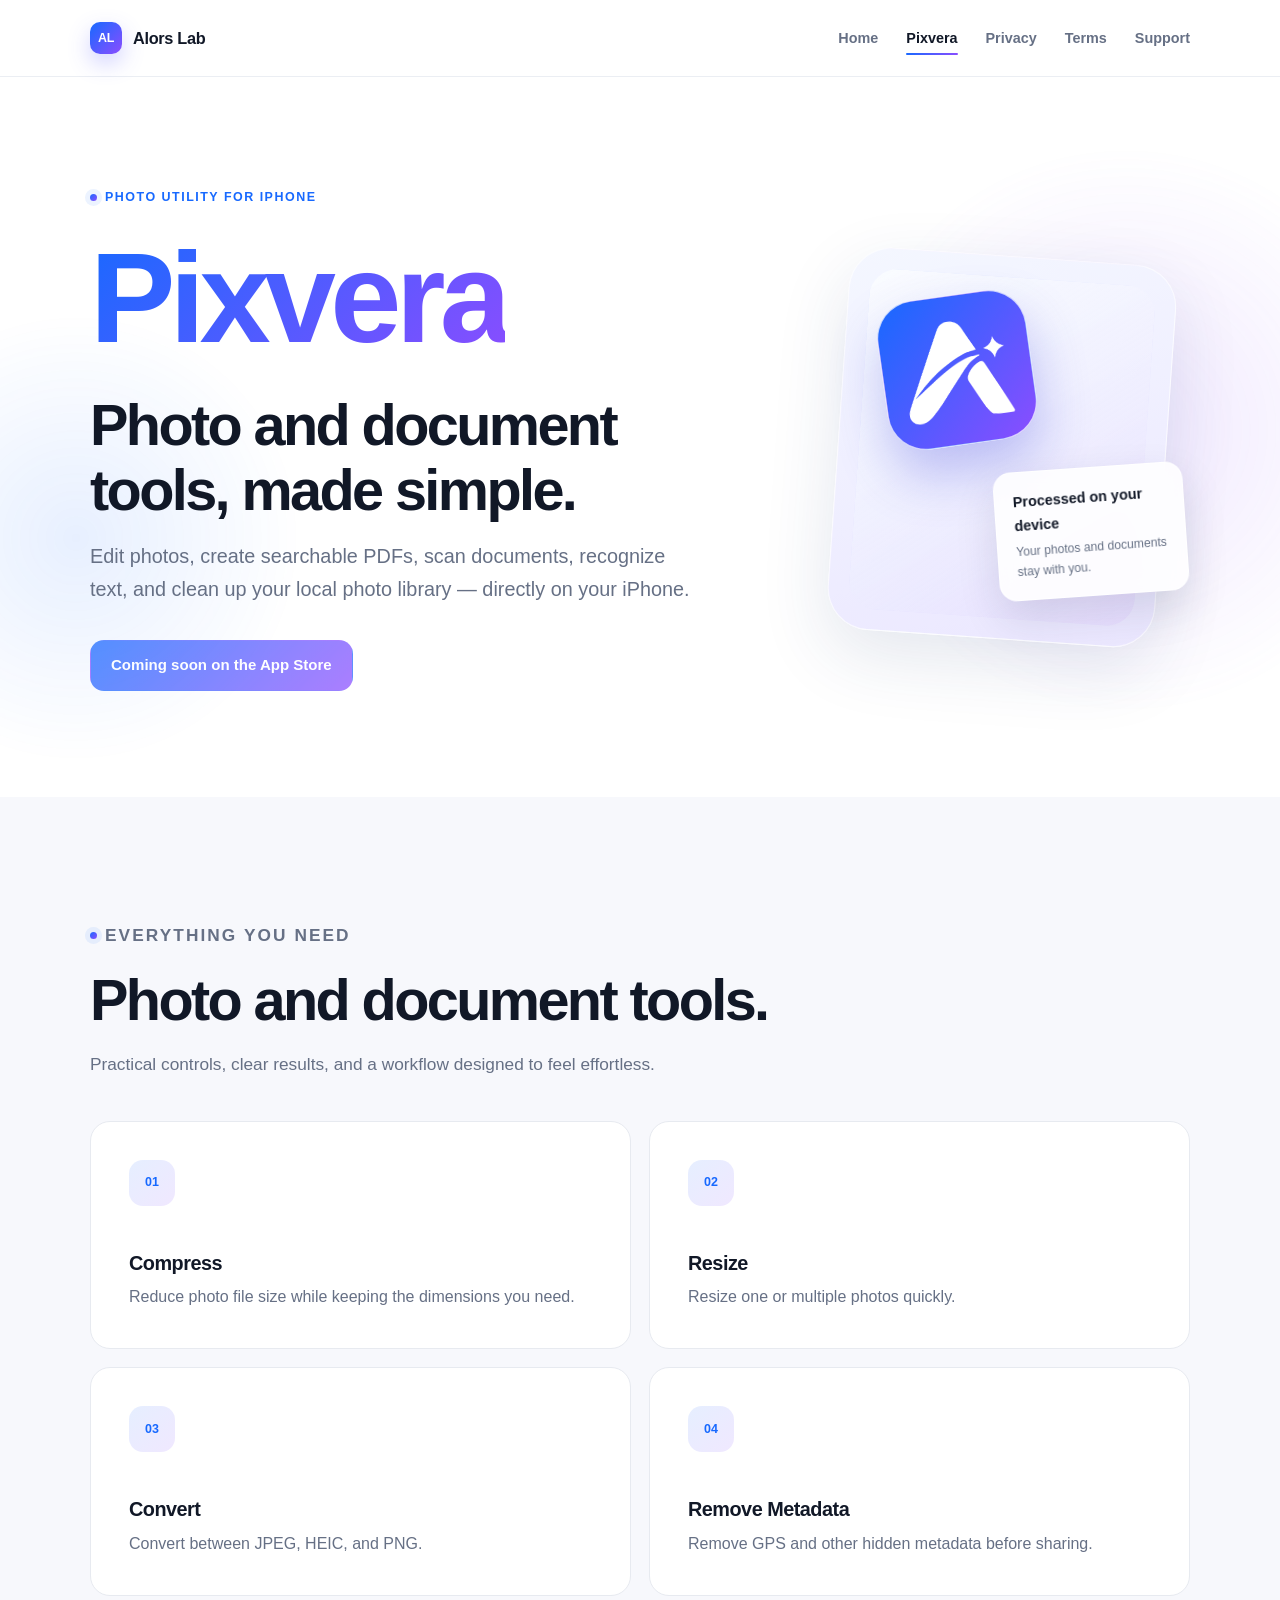
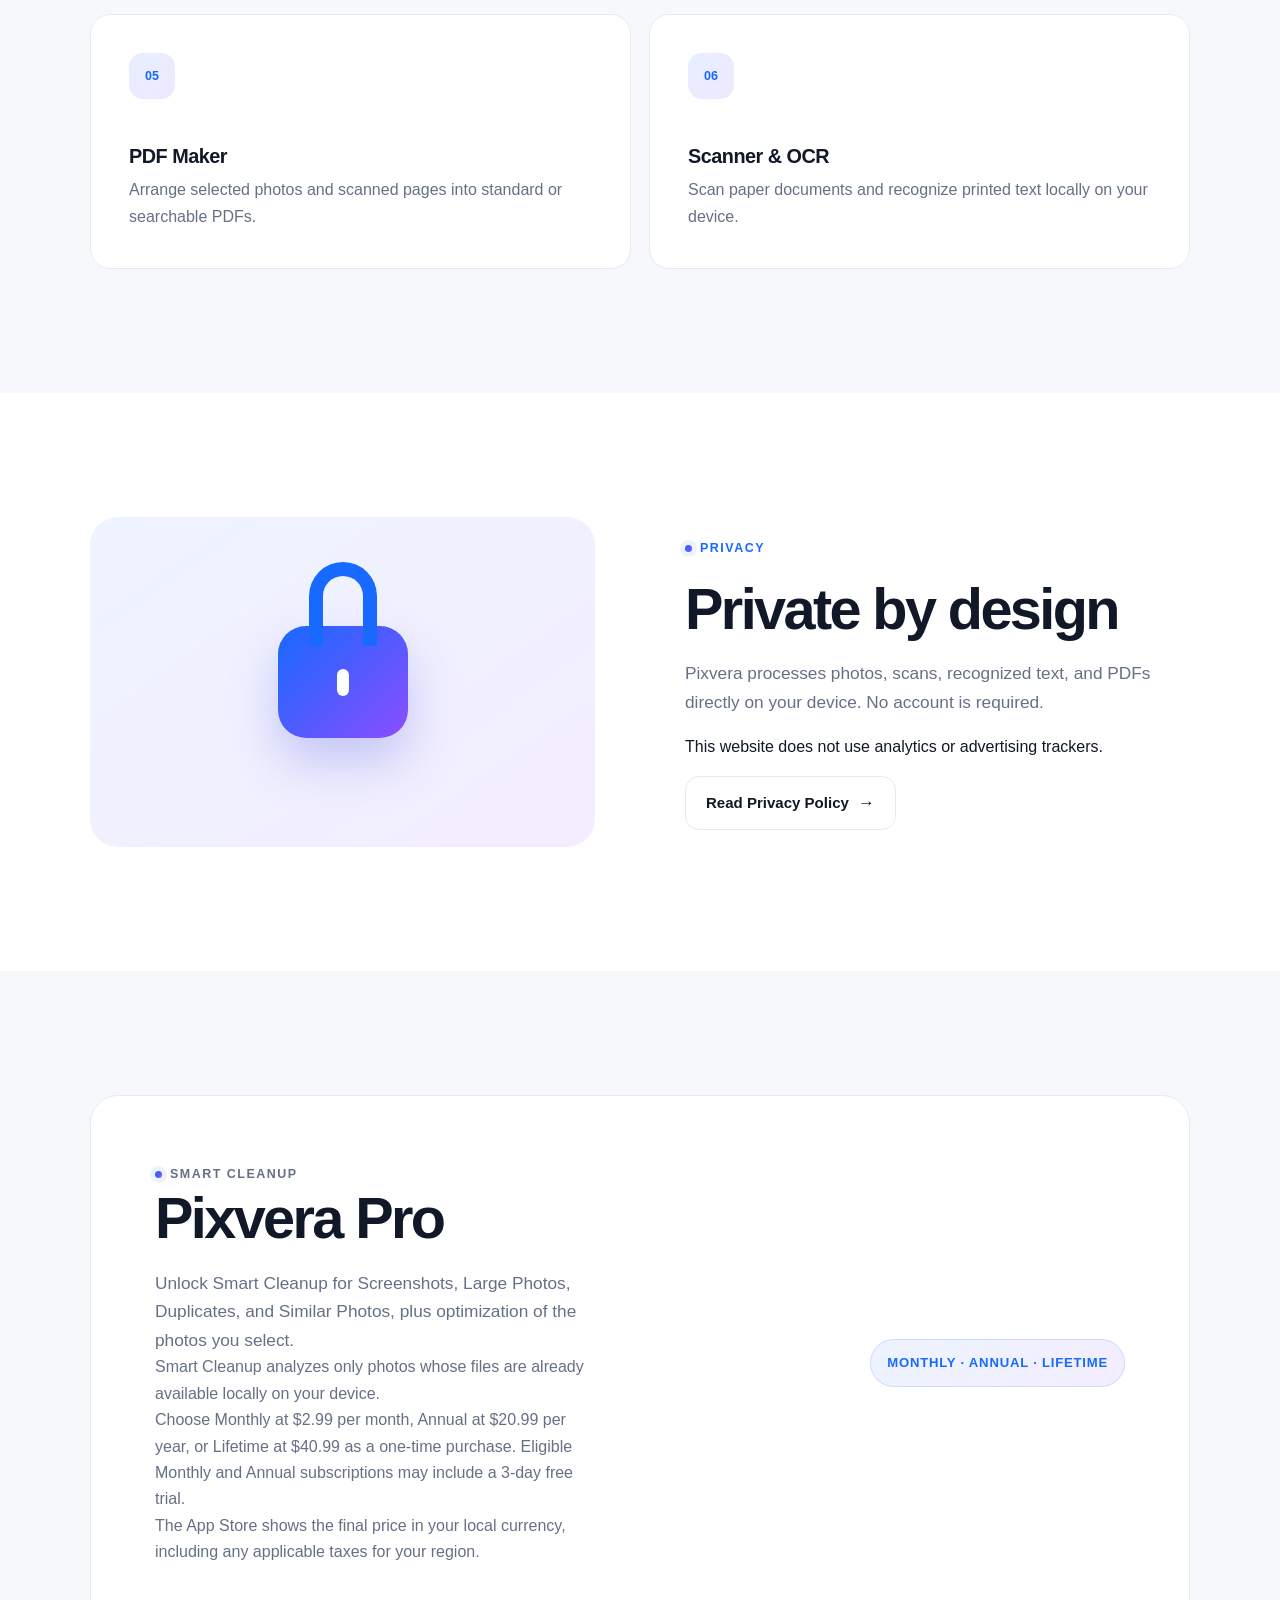
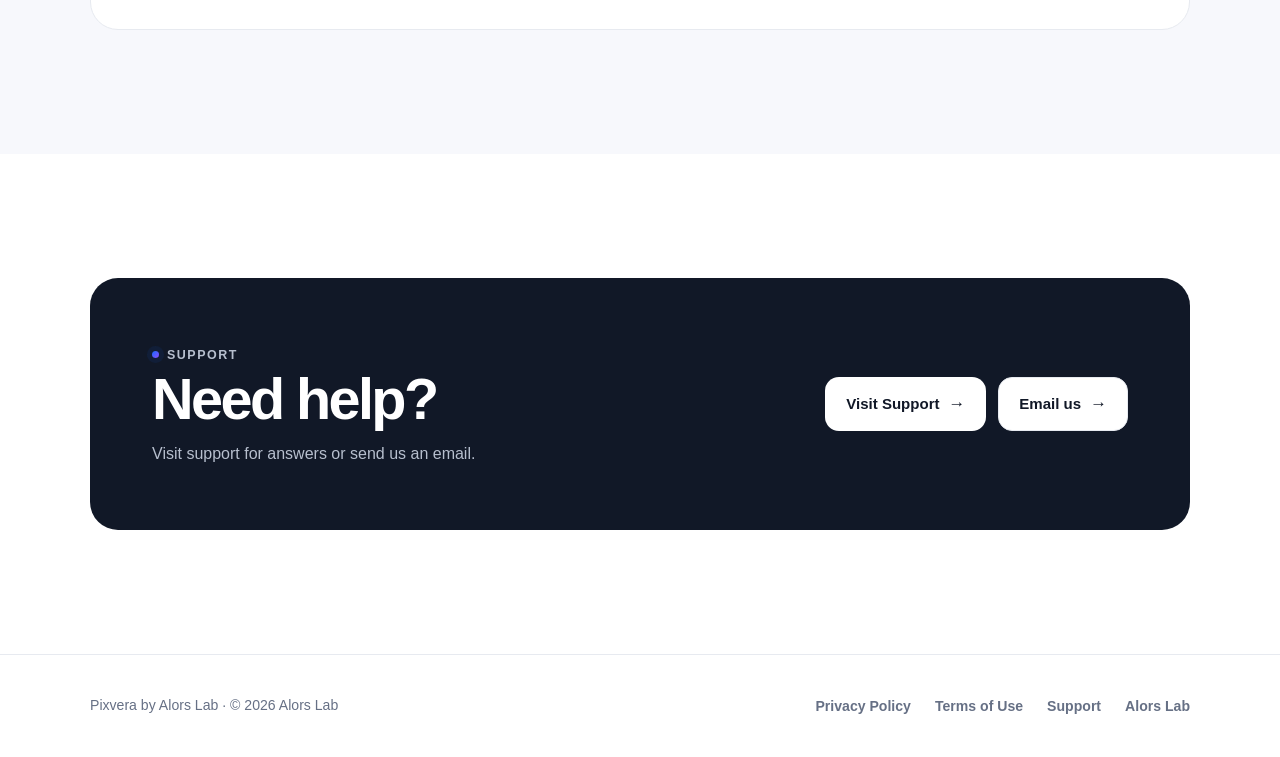
==== commit b52e7ba9: "ver3" ====
--- a/pixvera/index.html
+++ b/pixvera/index.html
@@ -3,10 +3,10 @@
 <head>
   <meta charset="utf-8">
   <meta name="viewport" content="width=device-width, initial-scale=1">
-  <title>Pixvera — Simple Tools for Your Photos</title>
-  <meta name="description" content="Compress, resize, convert, and remove metadata from photos directly on your iPhone.">
-  <meta property="og:title" content="Pixvera — Simple Tools for Your Photos">
-  <meta property="og:description" content="Compress, resize, convert, and clean photo metadata — directly on your iPhone.">
+  <title>Pixvera — Photo and Document Tools for iPhone</title>
+  <meta name="description" content="Edit photos, create searchable PDFs, scan documents, recognize text, and clean up your local photo library on iPhone.">
+  <meta property="og:title" content="Pixvera — Photo and Document Tools for iPhone">
+  <meta property="og:description" content="Edit photos, create searchable PDFs, scan documents, recognize text, and clean up your local photo library on iPhone.">
   <meta property="og:type" content="website">
   <link rel="icon" type="image/png" href="../assets/pixvera-logo.png">
   <link rel="stylesheet" href="../styles.css">
@@ -37,8 +37,8 @@
         <div class="hero-copy">
           <p class="eyebrow">Photo utility for iPhone</p>
           <h1 id="pixvera-title"><span class="gradient-text">Pixvera</span></h1>
-          <h2>Simple tools for your photos.</h2>
-          <p>Compress, resize, convert, and clean photo metadata — directly on your iPhone.</p>
+          <h2>Photo and document tools, made simple.</h2>
+          <p>Edit photos, create searchable PDFs, scan documents, recognize text, and clean up your local photo library — directly on your iPhone.</p>
           <span class="button" aria-disabled="true">Coming soon on the App Store</span>
         </div>
         <div class="product-visual" aria-hidden="true">
@@ -48,7 +48,7 @@
           </div>
           <div class="visual-chip">
             <strong>Processed on your device</strong>
-            <span>Your photos stay with you.</span>
+            <span>Your photos and documents stay with you.</span>
           </div>
         </div>
       </div>
@@ -58,7 +58,7 @@
       <div class="container">
         <div class="section-heading">
           <p class="eyebrow">Everything you need</p>
-          <h2 id="features-title">Four focused photo tools.</h2>
+          <h2 id="features-title">Photo and document tools.</h2>
           <p>Practical controls, clear results, and a workflow designed to feel effortless.</p>
         </div>
         <div class="feature-grid">
@@ -82,6 +82,16 @@
             <h3>Remove Metadata</h3>
             <p>Remove GPS and other hidden metadata before sharing.</p>
           </article>
+          <article class="feature-card">
+            <span class="feature-icon" aria-hidden="true">05</span>
+            <h3>PDF Maker</h3>
+            <p>Arrange selected photos and scanned pages into standard or searchable PDFs.</p>
+          </article>
+          <article class="feature-card">
+            <span class="feature-icon" aria-hidden="true">06</span>
+            <h3>Scanner &amp; OCR</h3>
+            <p>Scan paper documents and recognize printed text locally on your device.</p>
+          </article>
         </div>
       </div>
     </section>
@@ -94,7 +104,7 @@
         <div>
           <p class="eyebrow">Privacy</p>
           <h2 id="privacy-title">Private by design</h2>
-          <p class="lead">Pixvera processes photos directly on your device. No account is required.</p>
+          <p class="lead">Pixvera processes photos, scans, recognized text, and PDFs directly on your device. No account is required.</p>
           <p>This website does not use analytics or advertising trackers.</p>
           <a class="button button-secondary" href="./privacy/">Read Privacy Policy</a>
         </div>
@@ -108,6 +118,7 @@
             <p class="eyebrow">Smart Cleanup</p>
             <h2 id="pro-title">Pixvera Pro</h2>
             <p class="lead">Unlock Smart Cleanup for Screenshots, Large Photos, Duplicates, and Similar Photos, plus optimization of the photos you select.</p>
+            <p>Smart Cleanup analyzes only photos whose files are already available locally on your device.</p>
             <p>Choose Monthly at $2.99 per month, Annual at $20.99 per year, or Lifetime at $40.99 as a one-time purchase. Eligible Monthly and Annual subscriptions may include a 3-day free trial.</p>
             <p>The App Store shows the final price in your local currency, including any applicable taxes for your region.</p>
           </div>
